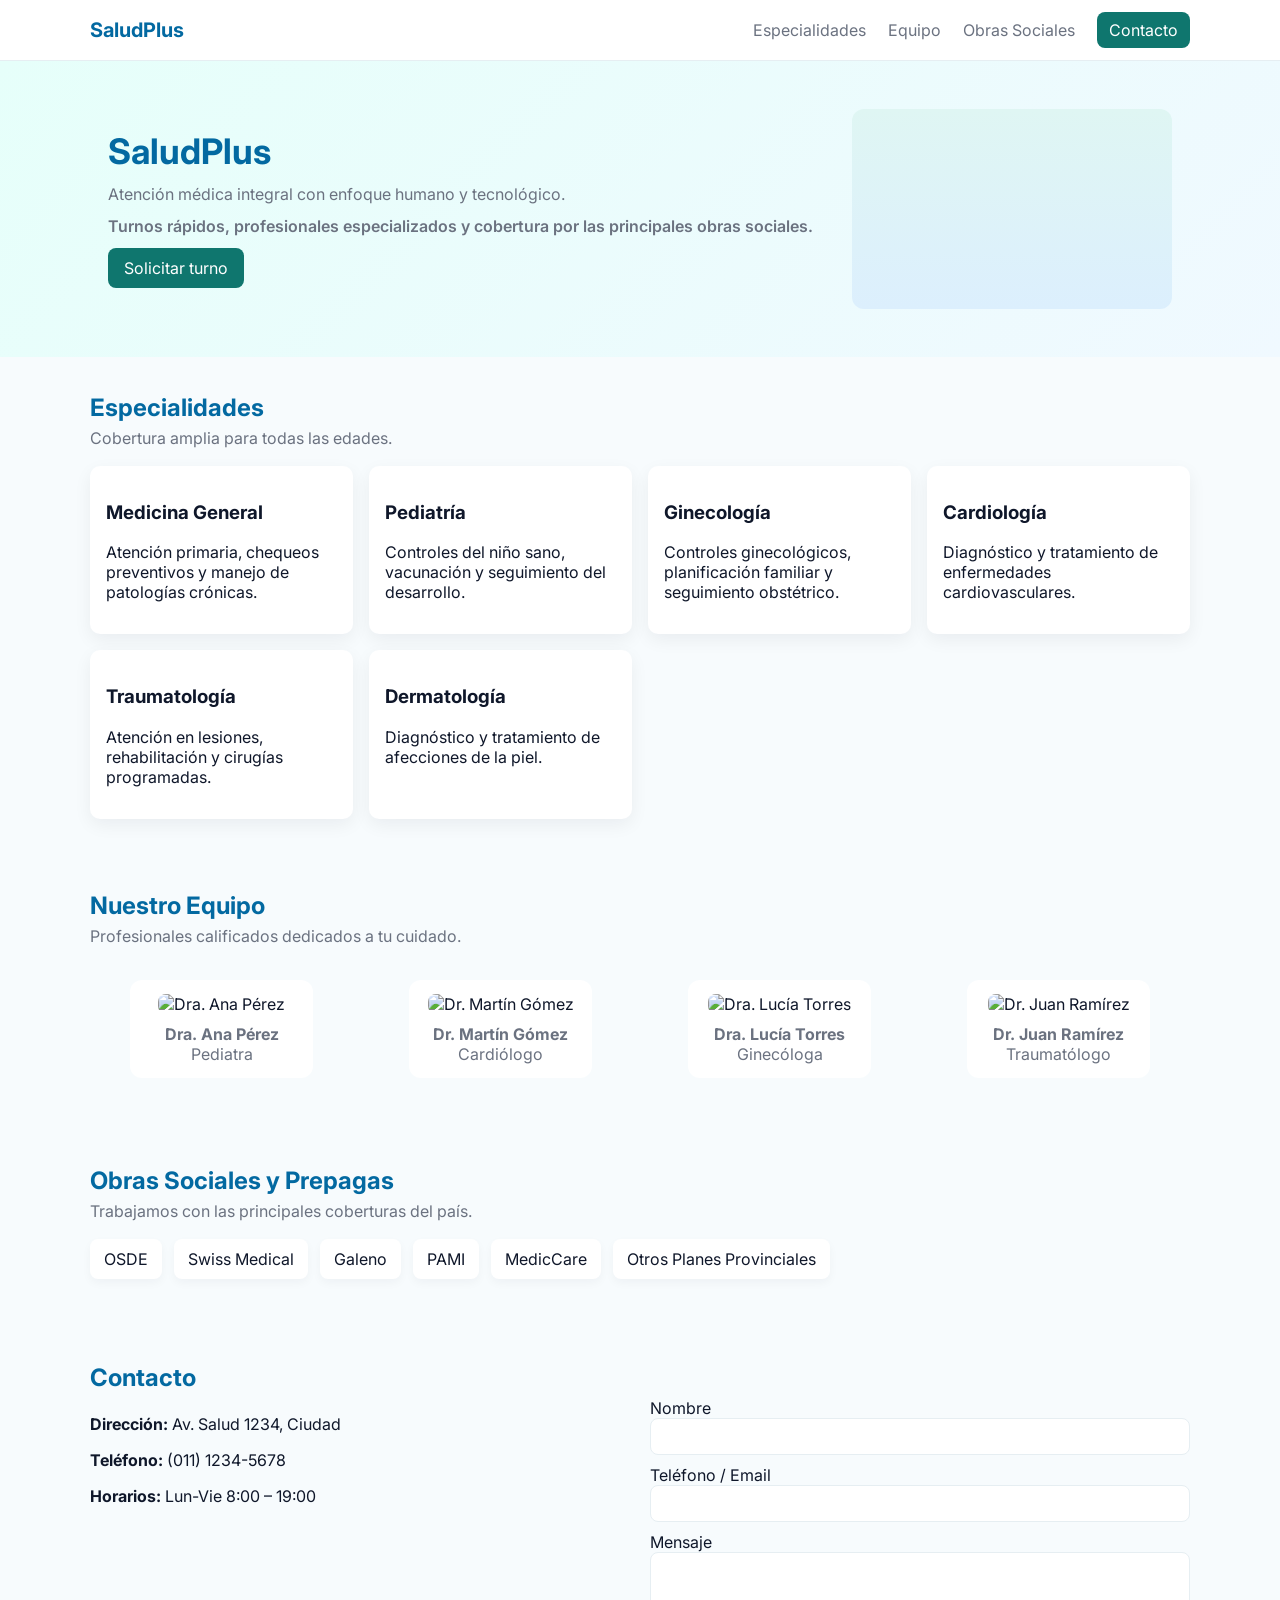
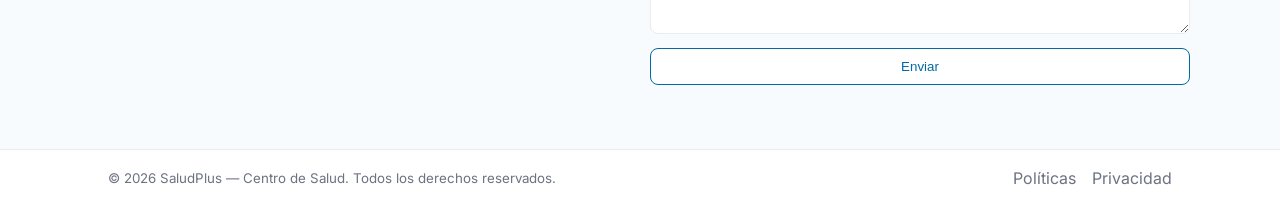
==== index.html @ 767dd461 "etapa 1: se inicio desarrollo de la página con estructura basica y sin diseño" ====
<!doctype html>
<html lang="es">
<head>
	<meta charset="utf-8">
	<meta name="viewport" content="width=device-width, initial-scale=1">
	<title>SaludPlus — Centro de Salud</title>
	<link rel="preconnect" href="https://fonts.googleapis.com">
	<link rel="preconnect" href="https://fonts.gstatic.com" crossorigin>
	<link href="https://fonts.googleapis.com/css2?family=Inter:wght@300;400;600;700&display=swap" rel="stylesheet">
	<link rel="stylesheet" href="css/styles.css">
</head>
<body>
	<header class="site-header">
		<div class="container header-inner">
			<a class="brand" href="#">SaludPlus</a>
			<nav class="main-nav">
				<a href="#especialidades">Especialidades</a>
				<a href="#equipo">Equipo</a>
				<a href="#obras">Obras Sociales</a>
				<a href="#contacto" class="cta">Contacto</a>
			</nav>
		</div>
	</header>

	<main>
		<section class="hero">
			<div class="container hero-inner">
				<div class="hero-text">
					<h1>SaludPlus</h1>
					<p>Atención médica integral con enfoque humano y tecnológico.</p>
					<p class="lead">Turnos rápidos, profesionales especializados y cobertura por las principales obras sociales.</p>
					<a href="#contacto" class="btn-primary">Solicitar turno</a>
				</div>
				<div class="hero-visual" aria-hidden="true"></div>
			</div>
		</section>

		<section id="especialidades" class="section container">
			<h2>Especialidades</h2>
			<p class="section-sub">Cobertura amplia para todas las edades.</p>
			<div class="grid specialties">
				<article class="card">
					<h3>Medicina General</h3>
					<p>Atención primaria, chequeos preventivos y manejo de patologías crónicas.</p>
				</article>
				<article class="card">
					<h3>Pediatría</h3>
					<p>Controles del niño sano, vacunación y seguimiento del desarrollo.</p>
				</article>
				<article class="card">
					<h3>Ginecología</h3>
					<p>Controles ginecológicos, planificación familiar y seguimiento obstétrico.</p>
				</article>
				<article class="card">
					<h3>Cardiología</h3>
					<p>Diagnóstico y tratamiento de enfermedades cardiovasculares.</p>
				</article>
				<article class="card">
					<h3>Traumatología</h3>
					<p>Atención en lesiones, rehabilitación y cirugías programadas.</p>
				</article>
				<article class="card">
					<h3>Dermatología</h3>
					<p>Diagnóstico y tratamiento de afecciones de la piel.</p>
				</article>
			</div>
		</section>

		<section id="equipo" class="section container">
			<h2>Nuestro Equipo</h2>
			<p class="section-sub">Profesionales calificados dedicados a tu cuidado.</p>
			<div class="grid team">
				<figure class="team-card">
					<img src="https://via.placeholder.com/160" alt="Dra. Ana Pérez">
					<figcaption>
						<strong>Dra. Ana Pérez</strong>
						<span>Pediatra</span>
					</figcaption>
				</figure>
				<figure class="team-card">
					<img src="https://via.placeholder.com/160" alt="Dr. Martín Gómez">
					<figcaption>
						<strong>Dr. Martín Gómez</strong>
						<span>Cardiólogo</span>
					</figcaption>
				</figure>
				<figure class="team-card">
					<img src="https://via.placeholder.com/160" alt="Dra. Lucía Torres">
					<figcaption>
						<strong>Dra. Lucía Torres</strong>
						<span>Ginecóloga</span>
					</figcaption>
				</figure>
				<figure class="team-card">
					<img src="https://via.placeholder.com/160" alt="Dr. Juan Ramírez">
					<figcaption>
						<strong>Dr. Juan Ramírez</strong>
						<span>Traumatólogo</span>
					</figcaption>
				</figure>
			</div>
		</section>

		<section id="obras" class="section container">
			<h2>Obras Sociales y Prepagas</h2>
			<p class="section-sub">Trabajamos con las principales coberturas del país.</p>
			<ul class="insurers">
				<li>OSDE</li>
				<li>Swiss Medical</li>
				<li>Galeno</li>
				<li>PAMI</li>
				<li>MedicCare</li>
				<li>Otros Planes Provinciales</li>
			</ul>
		</section>

		<section id="contacto" class="section container contact-section">
			<h2>Contacto</h2>
			<div class="contact-grid">
				<div>
					<p><strong>Dirección:</strong> Av. Salud 1234, Ciudad</p>
					<p><strong>Teléfono:</strong> (011) 1234-5678</p>
					<p><strong>Horarios:</strong> Lun-Vie 8:00 – 19:00</p>
				</div>
				<form class="contact-form" action="#" method="post" novalidate>
					<label>
						Nombre
						<input type="text" name="nombre" required>
					</label>
					<label>
						Teléfono / Email
						<input type="text" name="contacto" required>
					</label>
					<label>
						Mensaje
						<textarea name="mensaje" rows="4"></textarea>
					</label>
					<button type="submit" class="btn-secondary">Enviar</button>
				</form>
			</div>
		</section>
	</main>

	<footer class="site-footer">
		<div class="container footer-inner">
			<small>© 2026 SaludPlus — Centro de Salud. Todos los derechos reservados.</small>
			<nav class="footer-nav">
				<a href="#politicas">Políticas</a>
				<a href="#privacidad">Privacidad</a>
			</nav>
		</div>
	</footer>

	<script src="js/validaciones.js"></script>
</body>
</html>
---- css/styles.css ----
/* Reset y base */
:root{
	--bg:#f7fbfd;
	--card:#ffffff;
	--muted:#6b7280;
	--accent:#0f766e;
	--accent-2:#0369a1;
	--max-width:1100px;
	--radius:10px;
}
*{box-sizing:border-box}
html,body{height:100%;margin:0;font-family:Inter,system-ui,Arial,sans-serif;background:var(--bg);color:#0f172a}
.container{max-width:var(--max-width);margin:0 auto;padding:0 18px}

/* Header */
.site-header{background:#ffffff;border-bottom:1px solid #e6eef2}
.header-inner{display:flex;align-items:center;justify-content:space-between;padding:18px 0}
.brand{font-weight:700;color:var(--accent-2);text-decoration:none;font-size:1.25rem}
.main-nav a{margin-left:18px;color:var(--muted);text-decoration:none}
.main-nav a.cta{background:var(--accent);color:#fff;padding:8px 12px;border-radius:8px}

/* Hero */
.hero{background:linear-gradient(135deg,#e6fffa, #f0f9ff);padding:48px 0}
.hero-inner{display:flex;gap:24px;align-items:center}
.hero-text{flex:1}
.hero-text h1{margin:0;font-size:2.2rem;color:var(--accent-2)}
.hero-text p{margin:12px 0;color:var(--muted)}
.lead{font-weight:600;color:#0f172a}
.btn-primary{display:inline-block;background:var(--accent);color:#fff;padding:10px 16px;border-radius:8px;text-decoration:none}
.hero-visual{width:320px;height:200px;background:linear-gradient(180deg, #dff6f3,#dceffd);border-radius:12px}

/* Sections */
.section{padding:36px 0}
.section h2{margin:0 0 6px 0;color:var(--accent-2)}
.section-sub{margin:0 0 18px 0;color:var(--muted)}

.grid{display:grid;gap:16px}
.specialties{grid-template-columns:repeat(auto-fit,minmax(220px,1fr))}
.card{background:var(--card);padding:16px;border-radius:var(--radius);box-shadow:0 6px 18px rgba(15,23,42,0.06)}

.team{grid-template-columns:repeat(auto-fit,minmax(180px,1fr))}
.team-card{background:var(--card);padding:14px;border-radius:12px;text-align:center}
.team-card img{width:100%;height:auto;border-radius:8px}
.team-card figcaption{margin-top:10px;color:var(--muted)}

.insurers{display:flex;flex-wrap:wrap;gap:12px;list-style:none;padding:0;margin:12px 0}
.insurers li{background:var(--card);padding:10px 14px;border-radius:8px;box-shadow:0 4px 10px rgba(15,23,42,0.04)}

.contact-grid{display:grid;grid-template-columns:1fr 1fr;gap:20px;align-items:start}
.contact-form{display:grid;gap:10px}
.contact-form input,.contact-form textarea{width:100%;padding:10px;border:1px solid #e6eef2;border-radius:8px}
.btn-secondary{background:#fff;border:1px solid var(--accent-2);color:var(--accent-2);padding:10px 14px;border-radius:8px}

/* Footer */
.site-footer{background:#fff;border-top:1px solid #e6eef2;padding:18px 0;margin-top:28px}
.footer-inner{display:flex;justify-content:space-between;align-items:center;color:var(--muted)}
.footer-nav a{margin-left:12px;color:var(--muted);text-decoration:none}

/* Responsive */
@media (max-width:900px){
	.hero-inner{flex-direction:column;text-align:center}
	.hero-visual{width:220px;height:140px}
	.contact-grid{grid-template-columns:1fr}
	.header-inner{padding:12px 0}
	.main-nav a{margin-left:12px}
}

@media (max-width:480px){
	.hero-text h1{font-size:1.6rem}
	.brand{font-size:1rem}
}
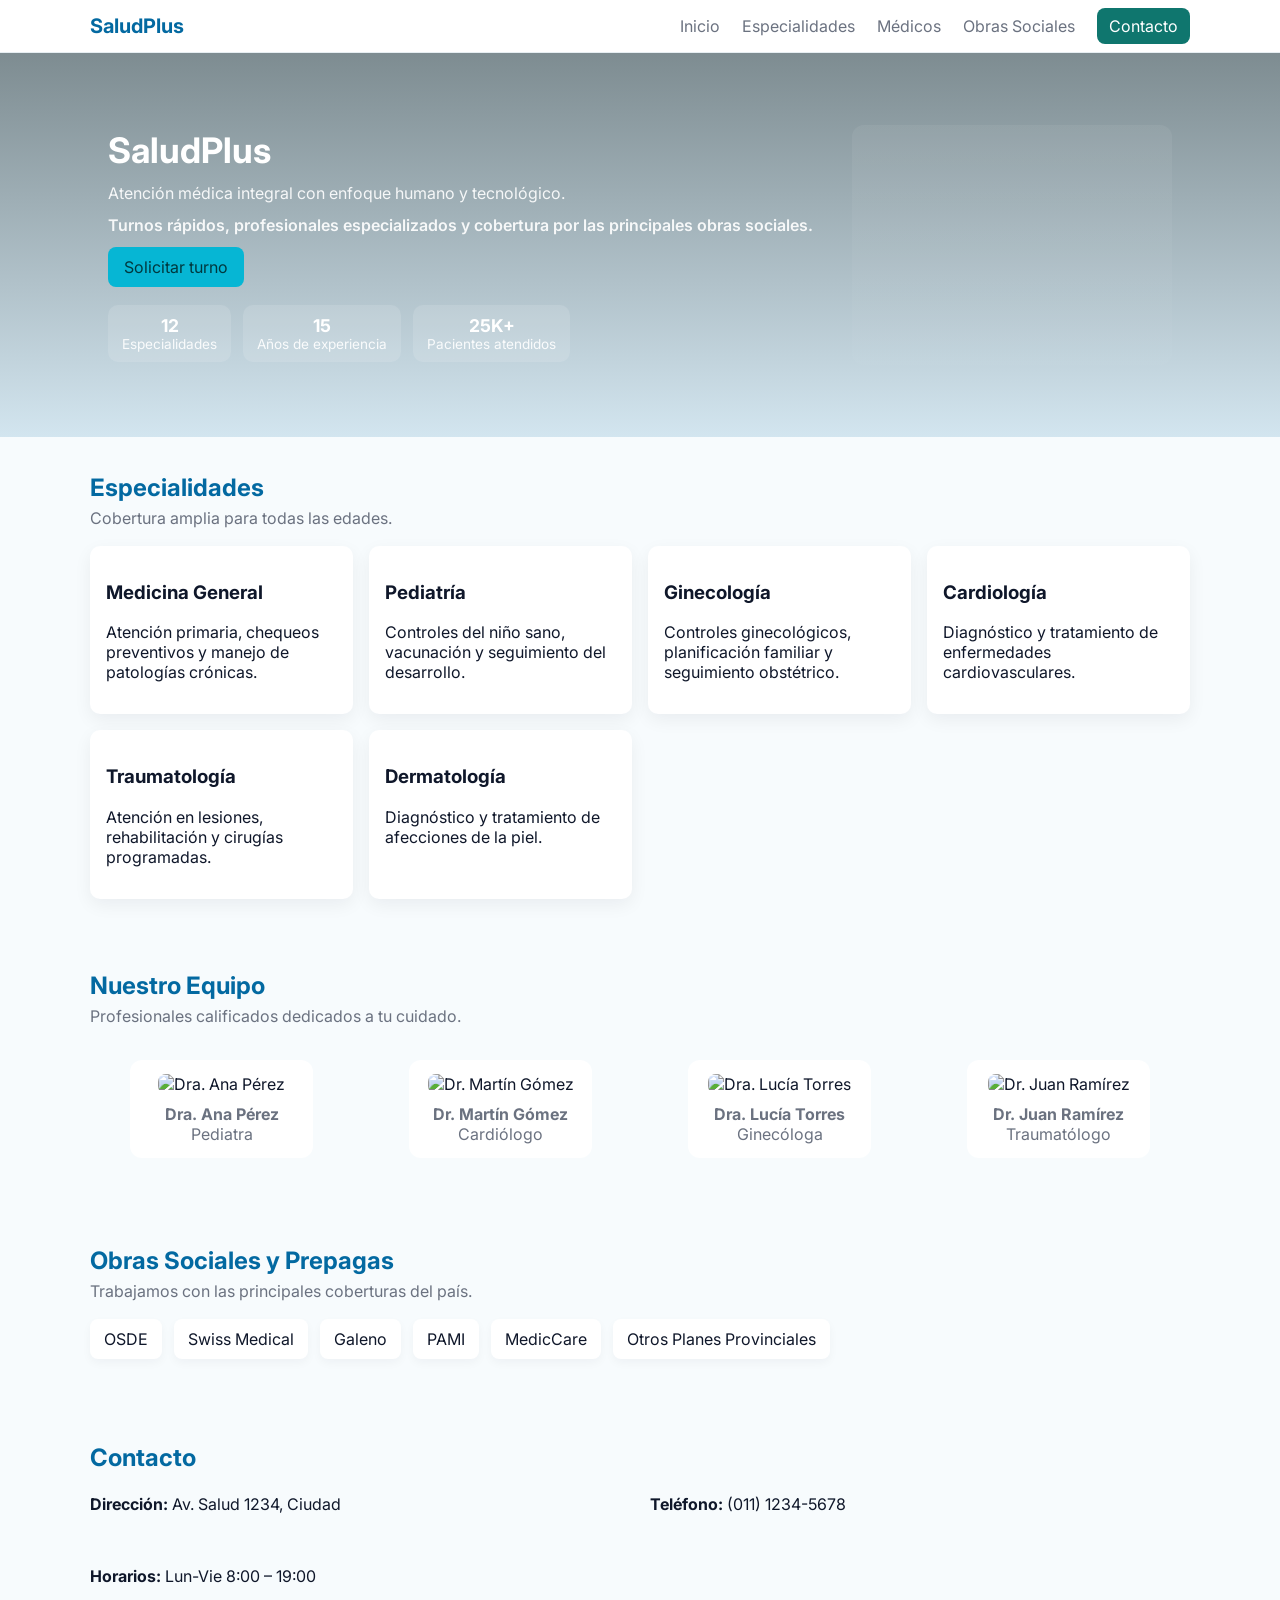
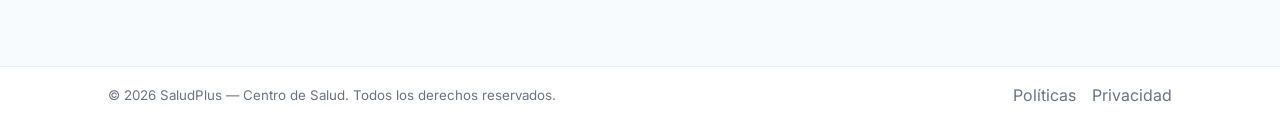
==== commit d1349b98: "etapa1: se arregla la estética y errores de la página principal, además de redireccionar a turnos.ht" ====
--- a/index.html
+++ b/index.html
@@ -12,10 +12,11 @@
 <body>
 	<header class="site-header">
 		<div class="container header-inner">
-			<a class="brand" href="#">SaludPlus</a>
+			<a class="brand" href="#inicio">SaludPlus</a>
 			<nav class="main-nav">
+				<a href="#inicio">Inicio</a>
 				<a href="#especialidades">Especialidades</a>
-				<a href="#equipo">Equipo</a>
+				<a href="#medicos">Médicos</a>
 				<a href="#obras">Obras Sociales</a>
 				<a href="#contacto" class="cta">Contacto</a>
 			</nav>
@@ -23,13 +24,27 @@
 	</header>
 
 	<main>
-		<section class="hero">
+		<section id="inicio" class="hero">
 			<div class="container hero-inner">
 				<div class="hero-text">
 					<h1>SaludPlus</h1>
 					<p>Atención médica integral con enfoque humano y tecnológico.</p>
 					<p class="lead">Turnos rápidos, profesionales especializados y cobertura por las principales obras sociales.</p>
-					<a href="#contacto" class="btn-primary">Solicitar turno</a>
+					<a href="turnos.html" class="btn-primary">Solicitar turno</a>
+					<div class="trust-indicators" aria-hidden="false">
+						<div class="trust-item">
+							<strong>12</strong>
+							<span>Especialidades</span>
+						</div>
+						<div class="trust-item">
+							<strong>15</strong>
+							<span>Años de experiencia</span>
+						</div>
+						<div class="trust-item">
+							<strong>25K+</strong>
+							<span>Pacientes atendidos</span>
+						</div>
+					</div>
 				</div>
 				<div class="hero-visual" aria-hidden="true"></div>
 			</div>
@@ -117,26 +132,9 @@
 		<section id="contacto" class="section container contact-section">
 			<h2>Contacto</h2>
 			<div class="contact-grid">
-				<div>
 					<p><strong>Dirección:</strong> Av. Salud 1234, Ciudad</p>
 					<p><strong>Teléfono:</strong> (011) 1234-5678</p>
 					<p><strong>Horarios:</strong> Lun-Vie 8:00 – 19:00</p>
-				</div>
-				<form class="contact-form" action="#" method="post" novalidate>
-					<label>
-						Nombre
-						<input type="text" name="nombre" required>
-					</label>
-					<label>
-						Teléfono / Email
-						<input type="text" name="contacto" required>
-					</label>
-					<label>
-						Mensaje
-						<textarea name="mensaje" rows="4"></textarea>
-					</label>
-					<button type="submit" class="btn-secondary">Enviar</button>
-				</form>
 			</div>
 		</section>
 	</main>
--- a/css/styles.css
+++ b/css/styles.css
@@ -13,21 +13,27 @@
 .container{max-width:var(--max-width);margin:0 auto;padding:0 18px}
 
 /* Header */
-.site-header{background:#ffffff;border-bottom:1px solid #e6eef2}
-.header-inner{display:flex;align-items:center;justify-content:space-between;padding:18px 0}
+.site-header{background:#ffffff;border-bottom:1px solid #e6eef2;position:sticky;top:0;z-index:1200;backdrop-filter:saturate(120%) blur(6px)}
+.site-header.sticky{box-shadow:0 6px 18px rgba(15,23,42,0.06)}
+.header-inner{display:flex;align-items:center;justify-content:space-between;padding:14px 0}
 .brand{font-weight:700;color:var(--accent-2);text-decoration:none;font-size:1.25rem}
 .main-nav a{margin-left:18px;color:var(--muted);text-decoration:none}
 .main-nav a.cta{background:var(--accent);color:#fff;padding:8px 12px;border-radius:8px}
 
 /* Hero */
-.hero{background:linear-gradient(135deg,#e6fffa, #f0f9ff);padding:48px 0}
+.hero{padding:72px 0;background-image:linear-gradient(180deg,rgba(5,30,38,0.5),rgba(3,105,161,0.15)),url('https://images.unsplash.com/photo-1586773860416-3a6d7f0a6d7b?auto=format&fit=crop&w=1400&q=60');background-size:cover;background-position:center;color:#fff}
 .hero-inner{display:flex;gap:24px;align-items:center}
-.hero-text{flex:1}
-.hero-text h1{margin:0;font-size:2.2rem;color:var(--accent-2)}
-.hero-text p{margin:12px 0;color:var(--muted)}
-.lead{font-weight:600;color:#0f172a}
-.btn-primary{display:inline-block;background:var(--accent);color:#fff;padding:10px 16px;border-radius:8px;text-decoration:none}
-.hero-visual{width:320px;height:200px;background:linear-gradient(180deg, #dff6f3,#dceffd);border-radius:12px}
+.hero-text{flex:1;color:#fff}
+.hero-text h1{margin:0;font-size:2.2rem;color:#fff}
+.hero-text p{margin:12px 0;color:rgba(255,255,255,0.9)}
+.lead{font-weight:600;color:rgba(255,255,255,0.95)}
+.btn-primary{display:inline-block;background:#06b6d4;color:#00393f;padding:10px 16px;border-radius:8px;text-decoration:none}
+.hero-visual{width:320px;height:240px;background:linear-gradient(180deg, rgba(255,255,255,0.06), rgba(255,255,255,0.02));border-radius:12px}
+
+.trust-indicators{display:flex;gap:12px;margin-top:18px}
+.trust-item{background:rgba(255,255,255,0.12);padding:10px 14px;border-radius:10px;text-align:center}
+.trust-item strong{display:block;font-size:1.1rem}
+.trust-item span{display:block;font-size:0.85rem;color:rgba(255,255,255,0.9)}
 
 /* Sections */
 .section{padding:36px 0}
@@ -63,6 +69,7 @@
 	.contact-grid{grid-template-columns:1fr}
 	.header-inner{padding:12px 0}
 	.main-nav a{margin-left:12px}
+	.trust-indicators{justify-content:center}
 }
 
 @media (max-width:480px){
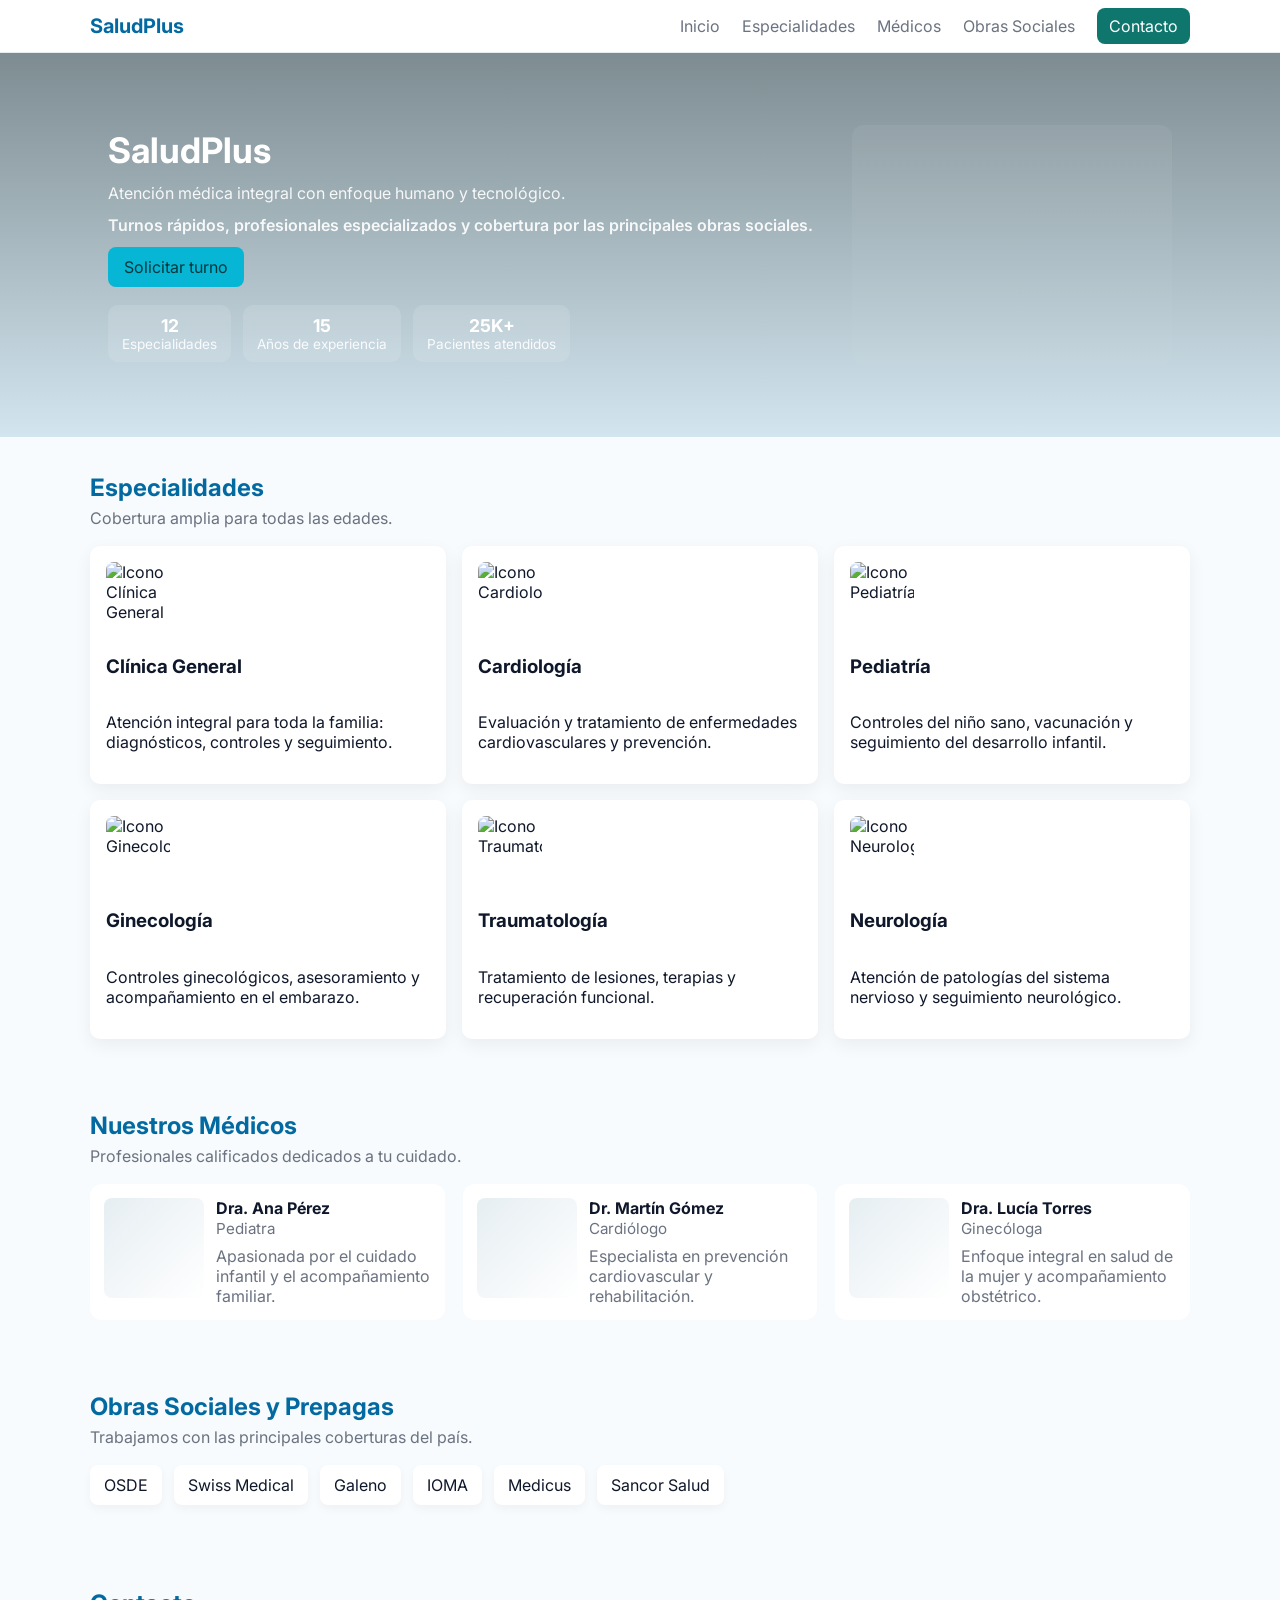
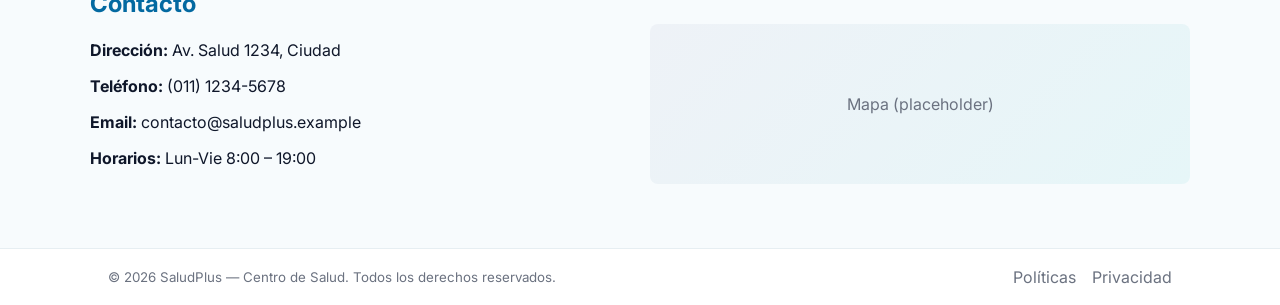
==== commit fc6bcb41: "etapa 1: se mejora diseño e información de la página principal, terminando con esta sección." ====
--- a/index.html
+++ b/index.html
@@ -53,66 +53,68 @@
 		<section id="especialidades" class="section container">
 			<h2>Especialidades</h2>
 			<p class="section-sub">Cobertura amplia para todas las edades.</p>
-			<div class="grid specialties">
-				<article class="card">
-					<h3>Medicina General</h3>
-					<p>Atención primaria, chequeos preventivos y manejo de patologías crónicas.</p>
+			<div class="specialties">
+				<article class="card spec-card">
+					<div class="spec-icon"><img src="https://via.placeholder.com/80/0369a1/ffffff?text=MG" alt="Icono Clínica General"></div>
+					<h3>Clínica General</h3>
+					<p>Atención integral para toda la familia: diagnósticos, controles y seguimiento.</p>
 				</article>
-				<article class="card">
+				<article class="card spec-card">
+					<div class="spec-icon"><img src="https://via.placeholder.com/80/0f766e/ffffff?text=CD" alt="Icono Cardiología"></div>
+					<h3>Cardiología</h3>
+					<p>Evaluación y tratamiento de enfermedades cardiovasculares y prevención.</p>
+				</article>
+				<article class="card spec-card">
+					<div class="spec-icon"><img src="https://via.placeholder.com/80/06b6d4/ffffff?text=PD" alt="Icono Pediatría"></div>
 					<h3>Pediatría</h3>
-					<p>Controles del niño sano, vacunación y seguimiento del desarrollo.</p>
+					<p>Controles del niño sano, vacunación y seguimiento del desarrollo infantil.</p>
 				</article>
-				<article class="card">
+				<article class="card spec-card">
+					<div class="spec-icon"><img src="https://via.placeholder.com/80/ef4444/ffffff?text=GY" alt="Icono Ginecología"></div>
 					<h3>Ginecología</h3>
-					<p>Controles ginecológicos, planificación familiar y seguimiento obstétrico.</p>
+					<p>Controles ginecológicos, asesoramiento y acompañamiento en el embarazo.</p>
 				</article>
-				<article class="card">
-					<h3>Cardiología</h3>
-					<p>Diagnóstico y tratamiento de enfermedades cardiovasculares.</p>
+				<article class="card spec-card">
+					<div class="spec-icon"><img src="https://via.placeholder.com/80/f59e0b/ffffff?text=TR" alt="Icono Traumatología"></div>
+					<h3>Traumatología</h3>
+					<p>Tratamiento de lesiones, terapias y recuperación funcional.</p>
 				</article>
-				<article class="card">
-					<h3>Traumatología</h3>
-					<p>Atención en lesiones, rehabilitación y cirugías programadas.</p>
-				</article>
-				<article class="card">
-					<h3>Dermatología</h3>
-					<p>Diagnóstico y tratamiento de afecciones de la piel.</p>
+				<article class="card spec-card">
+					<div class="spec-icon"><img src="https://via.placeholder.com/80/8b5cf6/ffffff?text=NE" alt="Icono Neurología"></div>
+					<h3>Neurología</h3>
+					<p>Atención de patologías del sistema nervioso y seguimiento neurológico.</p>
 				</article>
 			</div>
 		</section>
 
-		<section id="equipo" class="section container">
-			<h2>Nuestro Equipo</h2>
+		<section id="medicos" class="section container">
+			<h2>Nuestros Médicos</h2>
 			<p class="section-sub">Profesionales calificados dedicados a tu cuidado.</p>
-			<div class="grid team">
-				<figure class="team-card">
-					<img src="https://via.placeholder.com/160" alt="Dra. Ana Pérez">
-					<figcaption>
+			<div class="team">
+				<article class="team-card">
+					<div class="team-photo" aria-hidden="true"></div>
+					<div class="team-info">
 						<strong>Dra. Ana Pérez</strong>
-						<span>Pediatra</span>
-					</figcaption>
-				</figure>
-				<figure class="team-card">
-					<img src="https://via.placeholder.com/160" alt="Dr. Martín Gómez">
-					<figcaption>
+						<span class="muted">Pediatra</span>
+						<p>Apasionada por el cuidado infantil y el acompañamiento familiar.</p>
+					</div>
+				</article>
+				<article class="team-card">
+					<div class="team-photo" aria-hidden="true"></div>
+					<div class="team-info">
 						<strong>Dr. Martín Gómez</strong>
-						<span>Cardiólogo</span>
-					</figcaption>
-				</figure>
-				<figure class="team-card">
-					<img src="https://via.placeholder.com/160" alt="Dra. Lucía Torres">
-					<figcaption>
+						<span class="muted">Cardiólogo</span>
+						<p>Especialista en prevención cardiovascular y rehabilitación.</p>
+					</div>
+				</article>
+				<article class="team-card">
+					<div class="team-photo" aria-hidden="true"></div>
+					<div class="team-info">
 						<strong>Dra. Lucía Torres</strong>
-						<span>Ginecóloga</span>
-					</figcaption>
-				</figure>
-				<figure class="team-card">
-					<img src="https://via.placeholder.com/160" alt="Dr. Juan Ramírez">
-					<figcaption>
-						<strong>Dr. Juan Ramírez</strong>
-						<span>Traumatólogo</span>
-					</figcaption>
-				</figure>
+						<span class="muted">Ginecóloga</span>
+						<p>Enfoque integral en salud de la mujer y acompañamiento obstétrico.</p>
+					</div>
+				</article>
 			</div>
 		</section>
 
@@ -123,18 +125,22 @@
 				<li>OSDE</li>
 				<li>Swiss Medical</li>
 				<li>Galeno</li>
-				<li>PAMI</li>
-				<li>MedicCare</li>
-				<li>Otros Planes Provinciales</li>
+				<li>IOMA</li>
+				<li>Medicus</li>
+				<li>Sancor Salud</li>
 			</ul>
 		</section>
 
 		<section id="contacto" class="section container contact-section">
 			<h2>Contacto</h2>
 			<div class="contact-grid">
+				<div>
 					<p><strong>Dirección:</strong> Av. Salud 1234, Ciudad</p>
 					<p><strong>Teléfono:</strong> (011) 1234-5678</p>
+					<p><strong>Email:</strong> contacto@saludplus.example</p>
 					<p><strong>Horarios:</strong> Lun-Vie 8:00 – 19:00</p>
+				</div>
+				<div class="map-placeholder" aria-hidden="true">Mapa (placeholder)</div>
 			</div>
 		</section>
 	</main>
--- a/css/styles.css
+++ b/css/styles.css
@@ -41,18 +41,29 @@
 .section-sub{margin:0 0 18px 0;color:var(--muted)}
 
 .grid{display:grid;gap:16px}
-.specialties{grid-template-columns:repeat(auto-fit,minmax(220px,1fr))}
+.specialties{display:grid;gap:16px;grid-template-columns:repeat(auto-fit,minmax(220px,1fr))}
+
+@media (min-width:1024px){
+	.specialties{grid-template-columns:repeat(3,1fr)}
+}
+.spec-card{display:flex;flex-direction:column;align-items:flex-start}
+.spec-icon{width:64px;height:64px;display:flex;align-items:center;justify-content:center;margin-bottom:10px}
+.spec-icon img{width:64px;height:64px;border-radius:8px;display:block}
 .card{background:var(--card);padding:16px;border-radius:var(--radius);box-shadow:0 6px 18px rgba(15,23,42,0.06)}
 
-.team{grid-template-columns:repeat(auto-fit,minmax(180px,1fr))}
-.team-card{background:var(--card);padding:14px;border-radius:12px;text-align:center}
-.team-card img{width:100%;height:auto;border-radius:8px}
-.team-card figcaption{margin-top:10px;color:var(--muted)}
+.team{display:flex;gap:18px;flex-wrap:wrap;align-items:stretch}
+.team-card{background:var(--card);padding:14px;border-radius:12px;display:flex;gap:12px;align-items:flex-start;flex:1 1 280px;min-width:220px}
+.team-photo{width:100px;height:100px;border-radius:8px;background:linear-gradient(135deg,#e6eef2,#fff);flex-shrink:0}
+.team-info{display:block}
+.team-info strong{display:block}
+.team-info .muted{color:var(--muted);font-size:0.95rem}
+.team-info p{margin:8px 0 0 0;color:var(--muted)}
 
 .insurers{display:flex;flex-wrap:wrap;gap:12px;list-style:none;padding:0;margin:12px 0}
 .insurers li{background:var(--card);padding:10px 14px;border-radius:8px;box-shadow:0 4px 10px rgba(15,23,42,0.04)}
 
 .contact-grid{display:grid;grid-template-columns:1fr 1fr;gap:20px;align-items:start}
+.map-placeholder{background:linear-gradient(135deg,#eef2f7,#e6f6f8);border-radius:8px;display:flex;align-items:center;justify-content:center;color:var(--muted);min-height:160px}
 .contact-form{display:grid;gap:10px}
 .contact-form input,.contact-form textarea{width:100%;padding:10px;border:1px solid #e6eef2;border-radius:8px}
 .btn-secondary{background:#fff;border:1px solid var(--accent-2);color:var(--accent-2);padding:10px 14px;border-radius:8px}
